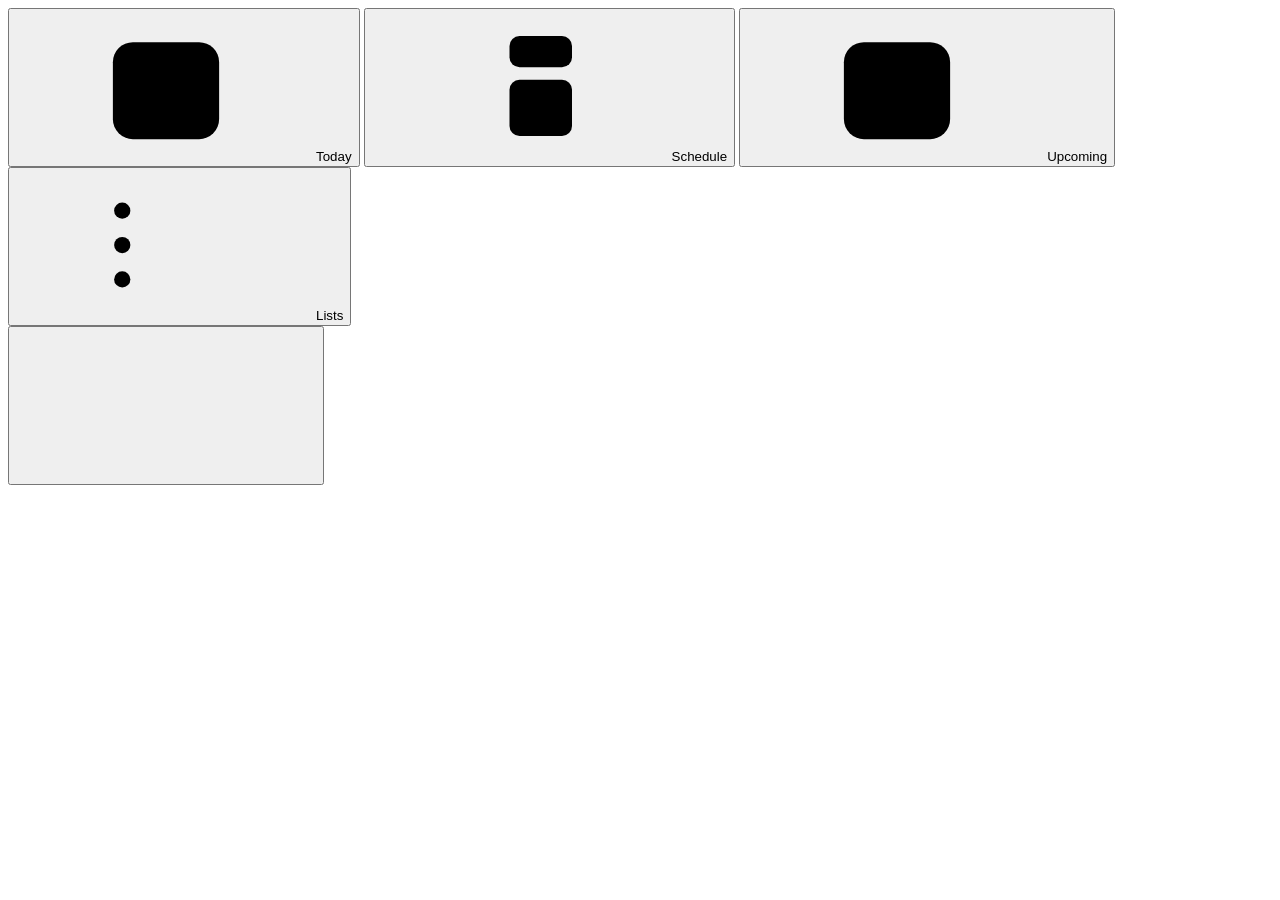
==== index.html @ b52599c4 "Add files via upload" ====
<!doctype html>
<html lang="en">
  <head>
    <meta charset="utf-8" />
    <meta name="viewport" content="width=device-width, initial-scale=1, viewport-fit=cover" />
    <meta http-equiv="Content-Security-Policy" content="default-src 'self'; script-src 'self'; style-src 'self' 'unsafe-inline'; img-src 'self' data: blob:; connect-src 'self' https://www.googleapis.com https://oauth2.googleapis.com https://login.microsoftonline.com https://graph.microsoft.com; manifest-src 'self'; worker-src 'self'; base-uri 'self'; form-action 'self'; object-src 'none'" />
    <title>Dayline</title>
    <meta name="description" content="Your to-dos and your calendar on one timeline." />
    <meta name="theme-color" content="#f6f4ef" media="(prefers-color-scheme: light)" />
    <meta name="theme-color" content="#0e121c" media="(prefers-color-scheme: dark)" />
    <meta name="mobile-web-app-capable" content="yes" />
    <meta name="apple-mobile-web-app-capable" content="yes" />
    <meta name="apple-mobile-web-app-status-bar-style" content="default" />
    <meta name="apple-mobile-web-app-title" content="Dayline" />
    <meta name="format-detection" content="telephone=no" />
    <link rel="manifest" href="manifest.webmanifest" />
    <link rel="icon" href="icons/favicon.svg" type="image/svg+xml" />
    <link rel="icon" href="icons/favicon-32.png" sizes="32x32" type="image/png" />
    <link rel="apple-touch-icon" href="icons/apple-touch-icon.png" />
    <link rel="stylesheet" href="css/app.css" />
    <script src="config.js"></script>
    <script type="module" src="js/main.js"></script>
  </head>
  <body>
    <svg xmlns="http://www.w3.org/2000/svg" style="display: none" aria-hidden="true">
      <symbol id="i-today" viewBox="0 0 24 24"><rect x="3.5" y="5" width="17" height="15.5" rx="3.2" /><path d="M3.5 10h17M8 3v4M16 3v4" /><rect x="7.5" y="13" width="4" height="4" rx="1" fill="currentColor" stroke="none" /></symbol>
      <symbol id="i-schedule" viewBox="0 0 24 24"><path d="M4 6h3M4 12h3M4 18h3" /><rect x="10" y="4" width="10" height="5" rx="1.6" /><rect x="10" y="11" width="10" height="9" rx="1.6" /></symbol>
      <symbol id="i-upcoming" viewBox="0 0 24 24"><rect x="3.5" y="5" width="17" height="15.5" rx="3.2" /><path d="M3.5 10h17M8 3v4M16 3v4M7.5 14h9M7.5 17.2h5" /></symbol>
      <symbol id="i-lists" viewBox="0 0 24 24"><path d="M9.5 6.5h10.5M9.5 12h10.5M9.5 17.5h10.5" /><circle cx="5" cy="6.5" r="1.3" fill="currentColor" stroke="none" /><circle cx="5" cy="12" r="1.3" fill="currentColor" stroke="none" /><circle cx="5" cy="17.5" r="1.3" fill="currentColor" stroke="none" /></symbol>
      <symbol id="i-plus" viewBox="0 0 24 24"><path d="M12 5v14M5 12h14" /></symbol>
      <symbol id="i-search" viewBox="0 0 24 24"><circle cx="11" cy="11" r="6.5" /><path d="M20 20l-4.3-4.3" /></symbol>
      <symbol id="i-settings" viewBox="0 0 24 24"><path d="M4 7.5h9M19 7.5h1M4 16.5h3M13 16.5h7" /><circle cx="16" cy="7.5" r="2.4" /><circle cx="10" cy="16.5" r="2.4" /></symbol>
      <symbol id="i-check" viewBox="0 0 24 24"><path d="M5 12.5l4.3 4.3L19 7" /></symbol>
      <symbol id="i-chev-left" viewBox="0 0 24 24"><path d="M15 5l-7 7 7 7" /></symbol>
      <symbol id="i-chev-right" viewBox="0 0 24 24"><path d="M9 5l7 7-7 7" /></symbol>
      <symbol id="i-chev-down" viewBox="0 0 24 24"><path d="M5.5 9l6.5 6.5L18.5 9" /></symbol>
      <symbol id="i-x" viewBox="0 0 24 24"><path d="M6.5 6.5l11 11M17.5 6.5l-11 11" /></symbol>
      <symbol id="i-trash" viewBox="0 0 24 24"><path d="M4 7h16M9.5 7V4.5h5V7M6.5 7l1 13h9l1-13M10 11v5.5M14 11v5.5" /></symbol>
      <symbol id="i-repeat" viewBox="0 0 24 24"><path d="M17 3.5l3 3-3 3M4 11.5v-2a3 3 0 013-3h13M7 20.5l-3-3 3-3M20 12.5v2a3 3 0 01-3 3H4" /></symbol>
      <symbol id="i-bell" viewBox="0 0 24 24"><path d="M6 16.5v-5.5a6 6 0 1112 0v5.5l1.6 2H4.4l1.6-2zM10 21a2.2 2.2 0 004 0" /></symbol>
      <symbol id="i-flag" viewBox="0 0 24 24"><path d="M5.5 21V4M5.5 4.5h11l-2.2 4.2 2.2 4.3h-11" /></symbol>
      <symbol id="i-clock" viewBox="0 0 24 24"><circle cx="12" cy="12" r="8.5" /><path d="M12 7.5V12l3 2" /></symbol>
      <symbol id="i-cal" viewBox="0 0 24 24"><rect x="3.5" y="5" width="17" height="15.5" rx="3.2" /><path d="M3.5 10h17M8 3v4M16 3v4" /></symbol>
      <symbol id="i-cal-plus" viewBox="0 0 24 24"><rect x="3.5" y="5" width="17" height="15.5" rx="3.2" /><path d="M3.5 10h17M8 3v4M16 3v4M12 12.5v5M9.5 15h5" /></symbol>
      <symbol id="i-cal-check" viewBox="0 0 24 24"><rect x="3.5" y="5" width="17" height="15.5" rx="3.2" /><path d="M3.5 10h17M8 3v4M16 3v4M9 15l2 2 4-4" /></symbol>
      <symbol id="i-notes" viewBox="0 0 24 24"><path d="M5 6.5h14M5 11.5h14M5 16.5h9" /></symbol>
      <symbol id="i-subtasks" viewBox="0 0 24 24"><path d="M4 6.2l1.6 1.6L8.4 5M4 12.7l1.6 1.6 2.8-2.8M11.5 6.5h8.5M11.5 13h8.5M11.5 19h8.5M4.5 19h3" /></symbol>
      <symbol id="i-tag" viewBox="0 0 24 24"><path d="M3.5 12.3V4.5a1 1 0 011-1h7.8l8.2 8.2-8.8 8.8-8.2-8.2z" /><circle cx="8" cy="8" r="1.5" /></symbol>
      <symbol id="i-external" viewBox="0 0 24 24"><path d="M14 4h6v6M20 4l-9 9M18 14v5a1 1 0 01-1 1H5a1 1 0 01-1-1V7a1 1 0 011-1h5" /></symbol>
      <symbol id="i-sync" viewBox="0 0 24 24"><path d="M20 8.5A8 8 0 005.6 6M4 3.5v4h4M4 15.5A8 8 0 0018.4 18M20 20.5v-4h-4" /></symbol>
      <symbol id="i-sparkle" viewBox="0 0 24 24"><path d="M11 3.5l1.8 4.9 4.9 1.8-4.9 1.8L11 16.9l-1.8-4.9-4.9-1.8 4.9-1.8L11 3.5zM18.5 14.5l.9 2.1 2.1.9-2.1.9-.9 2.1-.9-2.1-2.1-.9 2.1-.9.9-2.1z" /></symbol>
      <symbol id="i-inbox" viewBox="0 0 24 24"><path d="M4 13.5L6.6 5h10.8L20 13.5v5.5a1 1 0 01-1 1H5a1 1 0 01-1-1v-5.5zM4 13.5h5l1 2.2h4l1-2.2h5" /></symbol>
      <symbol id="i-video" viewBox="0 0 24 24"><rect x="3" y="6.5" width="12.5" height="11" rx="2.2" /><path d="M15.5 10.5l5-3v9l-5-3" /></symbol>
      <symbol id="i-pin" viewBox="0 0 24 24"><path d="M12 21s-6.5-6.1-6.5-11a6.5 6.5 0 1113 0c0 4.9-6.5 11-6.5 11z" /><circle cx="12" cy="10" r="2.3" /></symbol>
      <symbol id="i-edit" viewBox="0 0 24 24"><path d="M4 20h4.2L19.5 8.7l-4.2-4.2L4 15.8V20zM13.8 6l4.2 4.2" /></symbol>
      <symbol id="i-share" viewBox="0 0 24 24"><path d="M12 14.5V3.5M8 7.5l4-4 4 4M7 10.5H6a1.5 1.5 0 00-1.5 1.5v7A1.5 1.5 0 006 20.5h12a1.5 1.5 0 001.5-1.5v-7a1.5 1.5 0 00-1.5-1.5h-1" /></symbol>
      <symbol id="i-add-home" viewBox="0 0 24 24"><rect x="4" y="4" width="16" height="16" rx="4" /><path d="M12 8.5v7M8.5 12h7" /></symbol>
      <symbol id="i-dots" viewBox="0 0 24 24"><circle cx="5.5" cy="12" r="1.5" fill="currentColor" stroke="none" /><circle cx="12" cy="12" r="1.5" fill="currentColor" stroke="none" /><circle cx="18.5" cy="12" r="1.5" fill="currentColor" stroke="none" /></symbol>
      <symbol id="i-download" viewBox="0 0 24 24"><path d="M12 4v11M7 10l5 5 5-5M5 20h14" /></symbol>
      <symbol id="i-upload" viewBox="0 0 24 24"><path d="M12 20V9M7 14l5-5 5 5M5 4h14" /></symbol>
      <symbol id="i-info" viewBox="0 0 24 24"><circle cx="12" cy="12" r="8.5" /><path d="M12 11v5.2M12 7.8h.01" /></symbol>
      <symbol id="i-copy" viewBox="0 0 24 24"><rect x="8.5" y="8.5" width="11.5" height="11.5" rx="2.2" /><path d="M15.5 8.5V5.5a1.5 1.5 0 00-1.5-1.5H5.5A1.5 1.5 0 004 5.5V14a1.5 1.5 0 001.5 1.5h3" /></symbol>
      <symbol id="i-alert" viewBox="0 0 24 24"><path d="M12 4l9 16H3L12 4zM12 10v4.2M12 17.2h.01" /></symbol>
      <symbol id="i-arrow-right" viewBox="0 0 24 24"><path d="M5 12h14M13 6l6 6-6 6" /></symbol>
      <symbol id="i-arrow-up" viewBox="0 0 24 24"><path d="M12 19V5M6 11l6-6 6 6" /></symbol>
      <symbol id="i-sun" viewBox="0 0 24 24"><circle cx="12" cy="12" r="4" /><path d="M12 2.5v2M12 19.5v2M4.6 4.6L6 6M18 18l1.4 1.4M2.5 12h2M19.5 12h2M4.6 19.4L6 18M18 6l1.4-1.4" /></symbol>
      <symbol id="i-link" viewBox="0 0 24 24"><path d="M10 14a4 4 0 005.7 0l3-3a4 4 0 00-5.7-5.7l-1 1M14 10a4 4 0 00-5.7 0l-3 3a4 4 0 005.7 5.7l1-1" /></symbol>
      <symbol id="i-hash" viewBox="0 0 24 24"><path d="M5 9h15M4 15h15M10 4L8 20M16 4l-2 16" /></symbol>
    </svg>

    <header id="topbar" class="topbar"></header>
    <main id="view" class="view" tabindex="-1"></main>

    <nav id="tabbar" class="tabbar" aria-label="Main">
      <button class="tab" data-action="go" data-view="today"><svg class="icon"><use href="#i-today" /></svg><span>Today</span></button>
      <button class="tab" data-action="go" data-view="schedule"><svg class="icon"><use href="#i-schedule" /></svg><span>Schedule</span></button>
      <button class="tab" data-action="go" data-view="upcoming"><svg class="icon"><use href="#i-upcoming" /></svg><span>Upcoming</span></button>
      <button class="tab" data-action="go" data-view="lists"><svg class="icon"><use href="#i-lists" /></svg><span>Lists</span></button>
    </nav>
    <button id="fab" class="fab" data-action="quick-add" aria-label="Add task"><svg class="icon"><use href="#i-plus" /></svg></button>

    <div id="sheet-root"></div>
    <div id="toast-root" aria-live="polite"></div>
    <noscript><p style="padding: 24px">Dayline needs JavaScript to run.</p></noscript>
  </body>
</html>
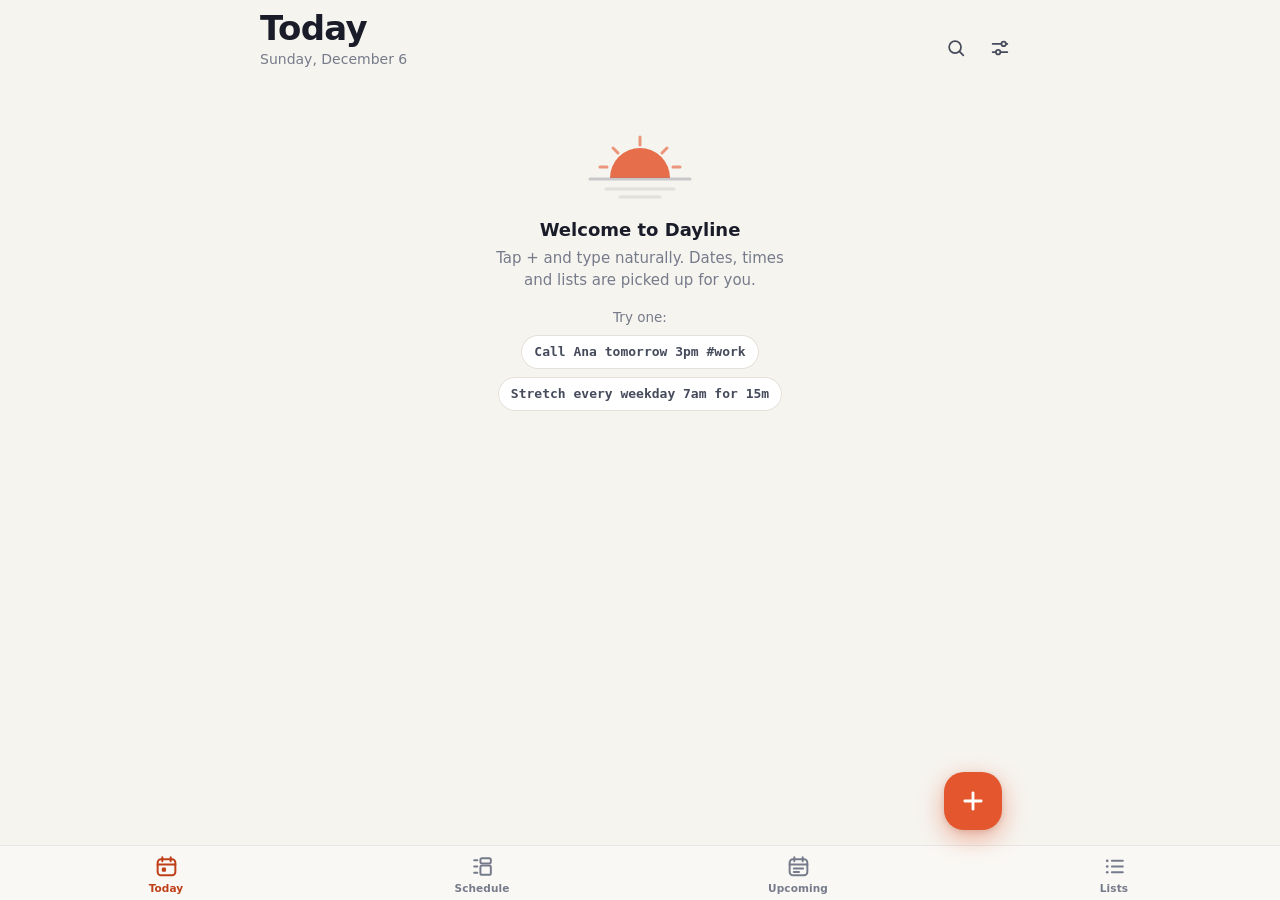
==== commit 481f4235: "Add files via upload" ====
--- a/index.html
+++ b/index.html
@@ -14,12 +14,12 @@
     <meta name="apple-mobile-web-app-title" content="Dayline" />
     <meta name="format-detection" content="telephone=no" />
     <link rel="manifest" href="manifest.webmanifest" />
-    <link rel="icon" href="icons/favicon.svg" type="image/svg+xml" />
-    <link rel="icon" href="icons/favicon-32.png" sizes="32x32" type="image/png" />
-    <link rel="apple-touch-icon" href="icons/apple-touch-icon.png" />
-    <link rel="stylesheet" href="css/app.css" />
+    <link rel="icon" href="favicon.svg" type="image/svg+xml" />
+    <link rel="icon" href="favicon-32.png" sizes="32x32" type="image/png" />
+    <link rel="apple-touch-icon" href="apple-touch-icon.png" />
+    <link rel="stylesheet" href="app.css" />
     <script src="config.js"></script>
-    <script type="module" src="js/main.js"></script>
+    <script type="module" src="app.js"></script>
   </head>
   <body>
     <svg xmlns="http://www.w3.org/2000/svg" style="display: none" aria-hidden="true">
--- a/app.css
+++ b/app.css
@@ -0,0 +1,2308 @@
+/* Dayline — tasks + time on one line.
+   Design: warm paper + navy ink in light mode, deep night in dark mode; a sunrise coral accent. */
+
+:root {
+  color-scheme: light dark;
+  --bg: #f6f4ef;
+  --surface: #ffffff;
+  --surface-2: #f0ede6;
+  --surface-3: #e7e3da;
+  --text: #1a1d29;
+  --text-2: #464b5c;
+  --muted: #767b8b;
+  --border: #e5e1d8;
+  --hairline: rgba(26, 29, 41, 0.08);
+  --accent: #e4572e;
+  --accent-text: #bf3f18;
+  --accent-soft: #fce8e0;
+  --btn-bg: #1f2a44;
+  --btn-text: #ffffff;
+  --ok: #15803d;
+  --danger: #c62828;
+  --danger-soft: #fde8e8;
+  --p3: #e5484d;
+  --p2: #e59400;
+  --p1: #3b7be8;
+  --google: #3f73e0;
+  --outlook: #0f7d91;
+  --blur-bg: rgba(246, 244, 239, 0.94);
+  --tab-bg: rgba(250, 249, 246, 0.9);
+  --shadow-1: 0 1px 2px rgba(20, 24, 40, 0.05), 0 4px 14px rgba(20, 24, 40, 0.06);
+  --shadow-2: 0 10px 40px rgba(20, 24, 40, 0.18);
+  --backdrop: rgba(18, 20, 28, 0.36);
+  --radius: 14px;
+  --radius-sm: 10px;
+  --tabbar-h: 54px;
+  --safe-top: env(safe-area-inset-top, 0px);
+  --safe-bottom: env(safe-area-inset-bottom, 0px);
+  --font: -apple-system, BlinkMacSystemFont, 'SF Pro Text', 'Segoe UI', system-ui, Roboto, 'Helvetica Neue', Arial, sans-serif;
+  --font-display: -apple-system, BlinkMacSystemFont, 'SF Pro Display', 'Segoe UI', system-ui, Roboto, sans-serif;
+  --hh: 56px; /* hour height on the timeline */
+}
+
+@media (prefers-color-scheme: dark) {
+  :root:not([data-theme='light']) {
+    --bg: #0e121c;
+    --surface: #171c28;
+    --surface-2: #1e2432;
+    --surface-3: #283042;
+    --text: #eceef3;
+    --text-2: #bcc2cf;
+    --muted: #8b92a4;
+    --border: #283042;
+    --hairline: rgba(255, 255, 255, 0.08);
+    --accent: #ff7a50;
+    --accent-text: #ff9a78;
+    --accent-soft: rgba(255, 122, 80, 0.15);
+    --btn-bg: #ff7a50;
+    --btn-text: #1b0e08;
+    --ok: #4ade80;
+    --danger: #ff6b6b;
+    --danger-soft: rgba(255, 107, 107, 0.14);
+    --p3: #ff6b6b;
+    --p2: #fbbf24;
+    --p1: #6aa1ff;
+    --google: #7fa5ff;
+    --outlook: #4cc3d6;
+    --blur-bg: rgba(14, 18, 28, 0.93);
+    --tab-bg: rgba(20, 25, 36, 0.9);
+    --shadow-1: 0 1px 2px rgba(0, 0, 0, 0.3), 0 4px 14px rgba(0, 0, 0, 0.25);
+    --shadow-2: 0 10px 40px rgba(0, 0, 0, 0.5);
+    --backdrop: rgba(0, 0, 0, 0.55);
+  }
+}
+
+:root[data-theme='dark'] {
+  --bg: #0e121c;
+  --surface: #171c28;
+  --surface-2: #1e2432;
+  --surface-3: #283042;
+  --text: #eceef3;
+  --text-2: #bcc2cf;
+  --muted: #8b92a4;
+  --border: #283042;
+  --hairline: rgba(255, 255, 255, 0.08);
+  --accent: #ff7a50;
+  --accent-text: #ff9a78;
+  --accent-soft: rgba(255, 122, 80, 0.15);
+  --btn-bg: #ff7a50;
+  --btn-text: #1b0e08;
+  --ok: #4ade80;
+  --danger: #ff6b6b;
+  --danger-soft: rgba(255, 107, 107, 0.14);
+  --p3: #ff6b6b;
+  --p2: #fbbf24;
+  --p1: #6aa1ff;
+  --google: #7fa5ff;
+  --outlook: #4cc3d6;
+  --blur-bg: rgba(14, 18, 28, 0.93);
+  --tab-bg: rgba(20, 25, 36, 0.9);
+  --shadow-1: 0 1px 2px rgba(0, 0, 0, 0.3), 0 4px 14px rgba(0, 0, 0, 0.25);
+  --shadow-2: 0 10px 40px rgba(0, 0, 0, 0.5);
+  --backdrop: rgba(0, 0, 0, 0.55);
+  color-scheme: dark;
+}
+:root[data-theme='light'] {
+  color-scheme: light;
+}
+
+/* ---------- base ---------- */
+*,
+*::before,
+*::after {
+  box-sizing: border-box;
+}
+html {
+  -webkit-text-size-adjust: 100%;
+  text-size-adjust: 100%;
+  background: var(--bg);
+}
+body {
+  margin: 0;
+  min-height: 100vh;
+  min-height: 100dvh;
+  background: var(--bg);
+  color: var(--text);
+  font: 16px/1.4 var(--font);
+  -webkit-font-smoothing: antialiased;
+  -moz-osx-font-smoothing: grayscale;
+  -webkit-tap-highlight-color: transparent;
+}
+body.sheet-open {
+  overflow: hidden;
+}
+button,
+input,
+select,
+textarea {
+  font: inherit;
+  color: inherit;
+}
+button {
+  background: none;
+  border: 0;
+  padding: 0;
+  cursor: pointer;
+  touch-action: manipulation;
+  -webkit-user-select: none;
+  user-select: none;
+}
+button:focus-visible,
+a:focus-visible,
+input:focus-visible,
+select:focus-visible,
+textarea:focus-visible {
+  outline: 2px solid var(--accent);
+  outline-offset: 2px;
+}
+a {
+  color: var(--accent-text);
+}
+/* iOS only delivers delegated taps to elements that look clickable. */
+[data-action] {
+  cursor: pointer;
+}
+ul {
+  list-style: none;
+  margin: 0;
+  padding: 0;
+}
+h1,
+h2,
+h3,
+p {
+  margin: 0;
+}
+.icon {
+  width: 22px;
+  height: 22px;
+  flex: none;
+  fill: none;
+  stroke: currentColor;
+  stroke-width: 1.9;
+  stroke-linecap: round;
+  stroke-linejoin: round;
+}
+.icon.sm {
+  width: 18px;
+  height: 18px;
+}
+.icon.xs {
+  width: 13px;
+  height: 13px;
+  stroke-width: 2.2;
+}
+.sr-only {
+  position: absolute !important;
+  width: 1px;
+  height: 1px;
+  overflow: hidden;
+  clip: rect(0 0 0 0);
+  white-space: nowrap;
+}
+[hidden] {
+  display: none !important;
+}
+.tnum {
+  font-variant-numeric: tabular-nums;
+}
+
+/* ---------- top bar ---------- */
+.topbar {
+  position: sticky;
+  top: 0;
+  z-index: 20;
+  padding: calc(var(--safe-top) + 10px) 16px 8px;
+  background: var(--blur-bg);
+  -webkit-backdrop-filter: saturate(1.6) blur(18px);
+  backdrop-filter: saturate(1.6) blur(18px);
+  border-bottom: 1px solid transparent;
+  transition: border-color 0.2s;
+}
+.topbar.scrolled {
+  border-bottom-color: var(--hairline);
+}
+.topbar-row {
+  display: flex;
+  align-items: flex-end;
+  gap: 12px;
+  min-height: 48px;
+}
+.topbar-titles {
+  flex: 1;
+  min-width: 0;
+}
+.title {
+  font-family: var(--font-display);
+  font-size: 30px;
+  line-height: 1.1;
+  font-weight: 800;
+  letter-spacing: -0.02em;
+  white-space: nowrap;
+  overflow: hidden;
+  text-overflow: ellipsis;
+}
+.subtitle {
+  margin-top: 3px;
+  font-size: 14px;
+  color: var(--muted);
+  font-weight: 500;
+}
+.topbar-actions {
+  display: flex;
+  align-items: center;
+  gap: 4px;
+  margin-bottom: 2px;
+}
+.icon-btn {
+  width: 40px;
+  height: 40px;
+  border-radius: 12px;
+  display: inline-grid;
+  place-items: center;
+  color: var(--text-2);
+  position: relative;
+}
+.icon-btn:active {
+  background: var(--surface-2);
+}
+.icon-btn .badge-dot {
+  position: absolute;
+  top: 8px;
+  right: 8px;
+  width: 8px;
+  height: 8px;
+  border-radius: 50%;
+  background: var(--accent);
+  border: 2px solid var(--bg);
+}
+.back-btn {
+  display: inline-flex;
+  align-items: center;
+  gap: 2px;
+  color: var(--accent-text);
+  font-weight: 600;
+  font-size: 16px;
+  margin: 0 0 6px -6px;
+  padding: 4px 6px;
+  border-radius: 8px;
+}
+.pill-btn {
+  height: 32px;
+  padding: 0 12px;
+  border-radius: 999px;
+  background: var(--surface);
+  color: var(--text);
+  font-weight: 600;
+  font-size: 14px;
+  box-shadow: inset 0 0 0 1px var(--border);
+  display: inline-flex;
+  align-items: center;
+  gap: 6px;
+}
+.pill-btn.accent {
+  background: var(--accent-soft);
+  color: var(--accent-text);
+  box-shadow: none;
+}
+
+/* ---------- main view ---------- */
+.view {
+  padding: 6px 16px calc(var(--tabbar-h) + var(--safe-bottom) + 96px);
+  max-width: 760px;
+  margin: 0 auto;
+}
+.view.no-fab {
+  padding-bottom: calc(var(--tabbar-h) + var(--safe-bottom) + 32px);
+}
+.topbar-inner {
+  max-width: 760px;
+  margin: 0 auto;
+}
+
+/* ---------- cards & banners ---------- */
+.card {
+  background: var(--surface);
+  border-radius: var(--radius);
+  box-shadow: var(--shadow-1);
+}
+.banner {
+  display: flex;
+  gap: 12px;
+  align-items: flex-start;
+  padding: 14px 14px 14px 16px;
+  border-radius: var(--radius);
+  background: var(--surface);
+  box-shadow: var(--shadow-1);
+  margin: 8px 0 14px;
+}
+.banner .banner-icon {
+  width: 34px;
+  height: 34px;
+  border-radius: 10px;
+  display: grid;
+  place-items: center;
+  background: var(--accent-soft);
+  color: var(--accent-text);
+  flex: none;
+}
+.banner-body {
+  flex: 1;
+  min-width: 0;
+}
+.banner-title {
+  font-weight: 700;
+  font-size: 15px;
+}
+.banner-text {
+  font-size: 14px;
+  color: var(--text-2);
+  margin-top: 3px;
+}
+.banner-actions {
+  display: flex;
+  gap: 8px;
+  margin-top: 10px;
+  flex-wrap: wrap;
+}
+.banner.warn .banner-icon {
+  background: var(--danger-soft);
+  color: var(--danger);
+}
+.banner .x-btn {
+  color: var(--muted);
+  width: 30px;
+  height: 30px;
+  display: grid;
+  place-items: center;
+  border-radius: 8px;
+  margin: -6px -6px 0 0;
+}
+.install-steps {
+  margin: 8px 0 0;
+  padding: 0;
+  counter-reset: step;
+  font-size: 14px;
+  color: var(--text-2);
+}
+.install-steps li {
+  display: flex;
+  align-items: center;
+  gap: 8px;
+  padding: 3px 0;
+}
+.install-steps li::before {
+  counter-increment: step;
+  content: counter(step);
+  width: 20px;
+  height: 20px;
+  flex: none;
+  border-radius: 50%;
+  background: var(--surface-2);
+  display: grid;
+  place-items: center;
+  font-size: 12px;
+  font-weight: 700;
+  color: var(--text);
+}
+.kbd {
+  display: inline-flex;
+  align-items: center;
+  gap: 3px;
+  padding: 1px 6px;
+  border-radius: 6px;
+  background: var(--surface-2);
+  color: var(--text);
+  font-weight: 600;
+  font-size: 13px;
+}
+
+/* ---------- buttons ---------- */
+.btn {
+  text-decoration: none;
+  height: 40px;
+  padding: 0 16px;
+  border-radius: 12px;
+  font-weight: 650;
+  font-size: 15px;
+  display: inline-flex;
+  align-items: center;
+  justify-content: center;
+  gap: 7px;
+  background: var(--btn-bg);
+  color: var(--btn-text);
+  white-space: nowrap;
+}
+.btn:active {
+  transform: scale(0.98);
+}
+.btn.sm {
+  height: 32px;
+  padding: 0 12px;
+  font-size: 14px;
+  border-radius: 10px;
+}
+.btn.soft {
+  background: var(--surface-2);
+  color: var(--text);
+}
+.btn.accent {
+  background: var(--accent-soft);
+  color: var(--accent-text);
+}
+.btn.danger {
+  background: var(--danger-soft);
+  color: var(--danger);
+}
+.btn.block {
+  width: 100%;
+}
+.btn[disabled] {
+  opacity: 0.5;
+  pointer-events: none;
+}
+.text-btn {
+  color: var(--accent-text);
+  font-weight: 600;
+  font-size: 16px;
+  padding: 8px 4px;
+  border-radius: 8px;
+}
+.text-btn.strong {
+  font-weight: 750;
+}
+.text-btn.muted {
+  color: var(--muted);
+}
+.link-btn {
+  color: var(--accent-text);
+  font-weight: 600;
+  font-size: 14px;
+  padding: 4px 2px;
+}
+
+/* ---------- groups & task rows ---------- */
+.group {
+  margin: 14px 0 6px;
+}
+.group-head {
+  display: flex;
+  align-items: center;
+  gap: 8px;
+  padding: 6px 2px 6px;
+}
+.group-head h2 {
+  font-size: 13px;
+  font-weight: 700;
+  letter-spacing: 0.06em;
+  text-transform: uppercase;
+  color: var(--muted);
+}
+.group-head h2.is-overdue {
+  color: var(--danger);
+}
+.group-head .count {
+  font-size: 12px;
+  font-weight: 700;
+  color: var(--muted);
+  background: var(--surface-2);
+  border-radius: 999px;
+  padding: 1px 7px;
+}
+.group-head .spacer {
+  flex: 1;
+}
+.task-list {
+  background: var(--surface);
+  border-radius: var(--radius);
+  box-shadow: var(--shadow-1);
+  overflow: hidden;
+}
+.task {
+  display: flex;
+  align-items: flex-start;
+  gap: 2px;
+  position: relative;
+  padding-left: 6px;
+  transition: opacity 0.25s, transform 0.25s;
+}
+.task + .task::before {
+  content: '';
+  position: absolute;
+  top: 0;
+  left: 52px;
+  right: 0;
+  height: 1px;
+  background: var(--hairline);
+}
+.check {
+  width: 44px;
+  height: 48px;
+  flex: none;
+  display: grid;
+  place-items: center;
+  --ring: var(--muted);
+}
+.check::before {
+  content: '';
+  grid-area: 1 / 1;
+  width: 22px;
+  height: 22px;
+  border-radius: 50%;
+  border: 2px solid var(--ring);
+  opacity: 0.7;
+  transition: background 0.15s, border-color 0.15s, transform 0.15s;
+}
+.check .icon {
+  grid-area: 1 / 1;
+  width: 14px;
+  height: 14px;
+  stroke-width: 3;
+  color: #fff;
+  opacity: 0;
+  transform: scale(0.6);
+  transition: opacity 0.15s, transform 0.15s;
+}
+.pri-1 .check,
+.check.pri-1 {
+  --ring: var(--p1);
+}
+.pri-2 .check,
+.check.pri-2 {
+  --ring: var(--p2);
+}
+.pri-3 .check,
+.check.pri-3 {
+  --ring: var(--p3);
+}
+.pri-1 .check::before,
+.pri-2 .check::before,
+.pri-3 .check::before {
+  opacity: 1;
+  background: color-mix(in srgb, var(--ring) 10%, transparent);
+}
+.check:active::before {
+  transform: scale(0.88);
+}
+.is-done .check::before,
+.check[aria-checked='true']::before,
+.task.completing .check::before {
+  background: var(--ring);
+  border-color: var(--ring);
+  opacity: 1;
+}
+.is-done .check,
+.task.completing .check {
+  --ring: var(--muted);
+}
+.is-done .check .icon,
+.check[aria-checked='true'] .icon,
+.task.completing .check .icon {
+  opacity: 1;
+  transform: scale(1);
+}
+.task.completing .check {
+  --ring: var(--ok);
+}
+.task.completing {
+  opacity: 0.45;
+}
+.task-main {
+  flex: 1;
+  min-width: 0;
+  text-align: left;
+  padding: 13px 14px 12px 2px;
+  display: block;
+  -webkit-user-select: text;
+  user-select: text;
+}
+.task-title {
+  display: block;
+  font-size: 16px;
+  line-height: 1.35;
+  overflow-wrap: anywhere;
+}
+.is-done .task-title {
+  color: var(--muted);
+  text-decoration: line-through;
+  text-decoration-color: color-mix(in srgb, var(--muted) 60%, transparent);
+}
+.task-meta {
+  display: flex;
+  flex-wrap: wrap;
+  gap: 4px 10px;
+  margin-top: 4px;
+  font-size: 12.5px;
+  color: var(--muted);
+  font-weight: 500;
+}
+.task-meta:empty {
+  display: none;
+}
+.m {
+  display: inline-flex;
+  align-items: center;
+  gap: 4px;
+  white-space: nowrap;
+}
+.m-time {
+  color: var(--text-2);
+  font-weight: 650;
+  font-variant-numeric: tabular-nums;
+}
+.m.is-overdue {
+  color: var(--danger);
+  font-weight: 650;
+}
+.m.is-today {
+  color: var(--accent-text);
+  font-weight: 650;
+}
+.dot {
+  width: 8px;
+  height: 8px;
+  border-radius: 50%;
+  background: var(--c, var(--muted));
+  display: inline-block;
+  flex: none;
+}
+.m-tag {
+  color: var(--text-2);
+}
+.m-cal {
+  color: var(--c, var(--text-2));
+}
+
+/* ---------- today extras ---------- */
+.progress {
+  display: flex;
+  align-items: center;
+  gap: 12px;
+  margin: 6px 2px 4px;
+  font-size: 13px;
+  color: var(--muted);
+  font-weight: 600;
+}
+.progress-bar {
+  flex: 1;
+  height: 6px;
+  border-radius: 999px;
+  background: var(--surface-3);
+  overflow: hidden;
+}
+.progress-bar span {
+  display: block;
+  height: 100%;
+  border-radius: inherit;
+  background: linear-gradient(90deg, var(--accent), color-mix(in srgb, var(--accent) 60%, #ffb547));
+  transition: width 0.4s ease;
+}
+.next-up {
+  display: flex;
+  align-items: center;
+  gap: 12px;
+  padding: 12px 14px;
+  margin: 12px 0 4px;
+  width: 100%;
+  text-align: left;
+}
+.next-up .nu-bar {
+  width: 4px;
+  align-self: stretch;
+  border-radius: 4px;
+  background: var(--c, var(--accent));
+  flex: none;
+}
+.next-up .nu-body {
+  flex: 1;
+  min-width: 0;
+}
+.nu-label {
+  font-size: 12px;
+  font-weight: 700;
+  color: var(--muted);
+  text-transform: uppercase;
+  letter-spacing: 0.06em;
+}
+.nu-title {
+  font-weight: 650;
+  font-size: 16px;
+  margin-top: 2px;
+  white-space: nowrap;
+  overflow: hidden;
+  text-overflow: ellipsis;
+}
+.nu-sub {
+  font-size: 13px;
+  color: var(--text-2);
+  margin-top: 1px;
+}
+.nu-when {
+  font-size: 13px;
+  font-weight: 700;
+  color: var(--accent-text);
+  white-space: nowrap;
+}
+.agenda-strip {
+  display: flex;
+  gap: 8px;
+  overflow-x: auto;
+  padding: 4px 2px 8px;
+  margin: 0 -16px;
+  padding-left: 18px;
+  padding-right: 18px;
+  scrollbar-width: none;
+}
+.agenda-strip::-webkit-scrollbar {
+  display: none;
+}
+.ev-chip {
+  flex: none;
+  max-width: 220px;
+  display: flex;
+  align-items: center;
+  gap: 8px;
+  padding: 8px 12px 8px 10px;
+  border-radius: 12px;
+  background: var(--surface);
+  box-shadow: var(--shadow-1);
+  font-size: 13.5px;
+  text-align: left;
+}
+.ev-chip .dot {
+  background: var(--c);
+}
+.ev-chip .ev-t {
+  font-weight: 700;
+  color: var(--text-2);
+  font-variant-numeric: tabular-nums;
+}
+.ev-chip .ev-n {
+  white-space: nowrap;
+  overflow: hidden;
+  text-overflow: ellipsis;
+}
+
+/* ---------- empty states ---------- */
+.empty {
+  text-align: center;
+  padding: 38px 20px 30px;
+  color: var(--muted);
+}
+.empty-art {
+  width: 120px;
+  height: 80px;
+  margin: 0 auto 14px;
+  display: block;
+}
+.empty h3 {
+  color: var(--text);
+  font-size: 18px;
+  font-weight: 750;
+  margin-bottom: 6px;
+}
+.empty p {
+  font-size: 15px;
+  line-height: 1.45;
+  max-width: 320px;
+  margin: 0 auto;
+}
+.empty .try {
+  margin-top: 16px;
+  font-size: 13.5px;
+}
+.try-examples {
+  display: flex;
+  flex-direction: column;
+  align-items: center;
+  gap: 8px;
+  margin-top: 8px;
+}
+.try-examples .chip {
+  font-family: ui-monospace, 'SF Mono', Menlo, monospace;
+  font-size: 13px;
+  font-weight: 600;
+  max-width: 100%;
+  overflow: hidden;
+  text-overflow: ellipsis;
+}
+.empty code,
+.hint code {
+  font-family: ui-monospace, 'SF Mono', Menlo, monospace;
+  font-size: 0.92em;
+  background: var(--surface-2);
+  color: var(--text);
+  border-radius: 6px;
+  padding: 1px 6px;
+}
+.collapser {
+  display: flex;
+  align-items: center;
+  gap: 6px;
+  color: var(--muted);
+  font-weight: 650;
+  font-size: 14px;
+  padding: 10px 2px;
+}
+.collapser .icon {
+  transition: transform 0.2s;
+}
+.collapser[aria-expanded='false'] .icon {
+  transform: rotate(-90deg);
+}
+
+/* ---------- tab bar & FAB ---------- */
+.tabbar {
+  position: fixed;
+  left: 0;
+  right: 0;
+  bottom: 0;
+  z-index: 30;
+  display: flex;
+  justify-content: space-around;
+  padding: 6px 8px var(--safe-bottom);
+  min-height: calc(var(--tabbar-h) + var(--safe-bottom));
+  background: var(--tab-bg);
+  -webkit-backdrop-filter: saturate(1.6) blur(20px);
+  backdrop-filter: saturate(1.6) blur(20px);
+  border-top: 1px solid var(--hairline);
+}
+.tab {
+  flex: 1;
+  max-width: 120px;
+  display: flex;
+  flex-direction: column;
+  align-items: center;
+  gap: 2px;
+  padding: 2px 0 4px;
+  font-size: 10.5px;
+  font-weight: 600;
+  color: var(--muted);
+  letter-spacing: 0.01em;
+}
+.tab .icon {
+  width: 25px;
+  height: 25px;
+}
+.tab[aria-current='page'] {
+  color: var(--accent-text);
+}
+.fab {
+  position: fixed;
+  z-index: 31;
+  right: max(18px, calc((100vw - 760px) / 2 + 18px));
+  bottom: calc(var(--tabbar-h) + var(--safe-bottom) + 16px);
+  width: 58px;
+  height: 58px;
+  border-radius: 20px;
+  background: var(--accent);
+  color: #fff;
+  display: grid;
+  place-items: center;
+  box-shadow: 0 8px 24px color-mix(in srgb, var(--accent) 45%, transparent), 0 2px 6px rgba(0, 0, 0, 0.12);
+  transition: transform 0.15s;
+}
+.fab .icon {
+  width: 28px;
+  height: 28px;
+  stroke-width: 2.4;
+}
+.fab:active {
+  transform: scale(0.94);
+}
+
+/* ---------- sheets ---------- */
+.sheet-wrap {
+  position: fixed;
+  inset: 0;
+  z-index: 50;
+  display: flex;
+  flex-direction: column;
+  justify-content: flex-end;
+}
+.sheet-backdrop {
+  position: absolute;
+  inset: 0;
+  background: var(--backdrop);
+  animation: fade-in 0.2s ease;
+}
+.sheet {
+  position: relative;
+  background: var(--bg);
+  border-radius: 20px 20px 0 0;
+  box-shadow: var(--shadow-2);
+  max-height: calc(100dvh - var(--safe-top) - 24px);
+  display: flex;
+  flex-direction: column;
+  width: 100%;
+  max-width: 640px;
+  margin: 0 auto;
+  animation: sheet-up 0.28s cubic-bezier(0.2, 0.9, 0.3, 1);
+  transform: translateY(var(--kb-shift, 0px));
+  transition: transform 0.2s;
+}
+.sheet.tall {
+  height: calc(100dvh - var(--safe-top) - 24px);
+}
+.sheet-wrap.closing .sheet {
+  animation: sheet-down 0.2s ease forwards;
+}
+.sheet-wrap.closing .sheet-backdrop {
+  animation: fade-out 0.2s ease forwards;
+}
+.sheet-handle {
+  width: 38px;
+  height: 5px;
+  border-radius: 3px;
+  background: var(--surface-3);
+  margin: 8px auto 0;
+  flex: none;
+}
+.sheet-head {
+  display: flex;
+  align-items: center;
+  justify-content: space-between;
+  gap: 8px;
+  padding: 6px 12px 8px;
+  flex: none;
+}
+.sheet-head h3 {
+  font-size: 17px;
+  font-weight: 750;
+  text-align: center;
+  flex: 1;
+  white-space: nowrap;
+  overflow: hidden;
+  text-overflow: ellipsis;
+}
+.sheet-head .text-btn {
+  min-width: 64px;
+}
+.sheet-head .text-btn:last-child {
+  text-align: right;
+}
+.sheet-body {
+  overflow-y: auto;
+  -webkit-overflow-scrolling: touch;
+  overscroll-behavior: contain;
+  padding: 4px 16px calc(var(--safe-bottom) + 20px);
+}
+@keyframes sheet-up {
+  from {
+    transform: translateY(100%);
+  }
+}
+@keyframes sheet-down {
+  to {
+    transform: translateY(100%);
+  }
+}
+@keyframes fade-in {
+  from {
+    opacity: 0;
+  }
+}
+@keyframes fade-out {
+  to {
+    opacity: 0;
+  }
+}
+
+/* ---------- forms ---------- */
+.field-title {
+  width: 100%;
+  border: 0;
+  background: var(--surface);
+  border-radius: var(--radius);
+  box-shadow: var(--shadow-1);
+  padding: 14px 16px;
+  font-size: 18px;
+  font-weight: 600;
+  line-height: 1.35;
+  resize: none;
+  min-height: 54px;
+  display: block;
+}
+.field-title:focus {
+  outline: 2px solid color-mix(in srgb, var(--accent) 55%, transparent);
+}
+.form-label {
+  font-size: 13px;
+  font-weight: 700;
+  letter-spacing: 0.06em;
+  text-transform: uppercase;
+  color: var(--muted);
+  margin: 20px 4px 8px;
+  display: flex;
+  align-items: center;
+  justify-content: space-between;
+}
+.form-group {
+  background: var(--surface);
+  border-radius: var(--radius);
+  box-shadow: var(--shadow-1);
+  overflow: hidden;
+}
+.row {
+  display: flex;
+  align-items: center;
+  gap: 12px;
+  min-height: 50px;
+  padding: 6px 14px;
+  position: relative;
+}
+.row + .row::before {
+  content: '';
+  position: absolute;
+  top: 0;
+  left: 52px;
+  right: 0;
+  height: 1px;
+  background: var(--hairline);
+}
+.row-icon {
+  width: 28px;
+  height: 28px;
+  border-radius: 8px;
+  display: grid;
+  place-items: center;
+  background: var(--c, var(--surface-2));
+  color: #fff;
+  flex: none;
+}
+.row-icon .icon {
+  width: 17px;
+  height: 17px;
+  stroke-width: 2.1;
+}
+.row-label {
+  flex: 1;
+  min-width: 0;
+  font-size: 16px;
+}
+.row-label small {
+  display: block;
+  color: var(--muted);
+  font-size: 13px;
+  margin-top: 1px;
+}
+.row-value {
+  color: var(--muted);
+  font-size: 15px;
+  display: flex;
+  align-items: center;
+  gap: 6px;
+  min-width: 0;
+}
+.row button.row-link,
+.row-link {
+  flex: 1;
+  width: 100%;
+  display: flex;
+  align-items: center;
+  gap: 12px;
+  text-align: left;
+  min-height: 38px;
+}
+.row input[type='date'],
+.row input[type='time'],
+.row select,
+.inline-input {
+  border: 0;
+  background: var(--surface-2);
+  border-radius: 8px;
+  padding: 7px 10px;
+  font-size: 16px;
+  color: var(--text);
+  min-height: 36px;
+  max-width: 100%;
+  -webkit-appearance: none;
+  appearance: none;
+}
+.row select {
+  padding-right: 28px;
+  background-image: linear-gradient(45deg, transparent 50%, var(--muted) 50%), linear-gradient(135deg, var(--muted) 50%, transparent 50%);
+  background-position: calc(100% - 15px) 55%, calc(100% - 10px) 55%;
+  background-size: 5px 5px, 5px 5px;
+  background-repeat: no-repeat;
+}
+.row input[type='date']::-webkit-date-and-time-value,
+.row input[type='time']::-webkit-date-and-time-value {
+  text-align: left;
+}
+.row input.is-empty {
+  color: var(--muted);
+}
+.text-input {
+  width: 100%;
+  border: 0;
+  background: var(--surface);
+  border-radius: 12px;
+  box-shadow: var(--shadow-1);
+  padding: 12px 14px;
+  font-size: 16px;
+  display: block;
+}
+.text-input.mono {
+  font-family: ui-monospace, 'SF Mono', Menlo, monospace;
+  font-size: 16px; /* 16px+ stops iOS zooming in on focus */
+}
+textarea.text-input {
+  resize: vertical;
+  min-height: 92px;
+  line-height: 1.45;
+}
+.row .text-input {
+  box-shadow: none;
+  background: var(--surface-2);
+  padding: 8px 10px;
+}
+.clear-btn {
+  width: 28px;
+  height: 28px;
+  display: grid;
+  place-items: center;
+  border-radius: 50%;
+  color: var(--muted);
+  background: var(--surface-2);
+  flex: none;
+}
+.clear-btn .icon {
+  width: 14px;
+  height: 14px;
+  stroke-width: 2.6;
+}
+.chips {
+  display: flex;
+  flex-wrap: wrap;
+  gap: 8px;
+  margin-top: 10px;
+}
+.chip {
+  height: 34px;
+  padding: 0 13px;
+  border-radius: 999px;
+  background: var(--surface);
+  box-shadow: inset 0 0 0 1px var(--border);
+  font-size: 14px;
+  font-weight: 600;
+  color: var(--text-2);
+  display: inline-flex;
+  align-items: center;
+  gap: 6px;
+  white-space: nowrap;
+}
+.chip.is-on {
+  background: var(--accent-soft);
+  color: var(--accent-text);
+  box-shadow: inset 0 0 0 1.5px color-mix(in srgb, var(--accent) 55%, transparent);
+}
+.seg {
+  display: flex;
+  background: var(--surface-2);
+  border-radius: 11px;
+  padding: 3px;
+  gap: 2px;
+}
+.seg-btn {
+  flex: 1;
+  height: 34px;
+  border-radius: 9px;
+  font-size: 14px;
+  font-weight: 650;
+  color: var(--text-2);
+  display: inline-flex;
+  align-items: center;
+  justify-content: center;
+  gap: 5px;
+}
+.seg-btn.is-on {
+  background: var(--surface);
+  color: var(--text);
+  box-shadow: 0 1px 3px rgba(0, 0, 0, 0.12);
+}
+.seg-btn .dot {
+  width: 7px;
+  height: 7px;
+}
+.daypick {
+  display: flex;
+  gap: 6px;
+  margin-top: 10px;
+}
+.daypick button {
+  flex: 1;
+  height: 38px;
+  border-radius: 10px;
+  background: var(--surface);
+  box-shadow: inset 0 0 0 1px var(--border);
+  font-weight: 700;
+  font-size: 13px;
+  color: var(--text-2);
+}
+.daypick button.is-on {
+  background: var(--btn-bg);
+  color: var(--btn-text);
+  box-shadow: none;
+}
+.switch {
+  position: relative;
+  display: inline-block;
+  width: 51px;
+  height: 31px;
+  flex: none;
+}
+.switch input {
+  position: absolute;
+  opacity: 0;
+  inset: 0;
+  margin: 0;
+  cursor: pointer;
+  z-index: 1;
+}
+.switch-ui {
+  position: absolute;
+  inset: 0;
+  border-radius: 999px;
+  background: var(--surface-3);
+  transition: background 0.2s;
+}
+.switch-ui::after {
+  content: '';
+  position: absolute;
+  top: 2px;
+  left: 2px;
+  width: 27px;
+  height: 27px;
+  border-radius: 50%;
+  background: #fff;
+  box-shadow: 0 2px 5px rgba(0, 0, 0, 0.2);
+  transition: transform 0.2s;
+}
+.switch input:checked + .switch-ui {
+  background: var(--ok);
+}
+.switch input:checked + .switch-ui::after {
+  transform: translateX(20px);
+}
+.switch input:focus-visible + .switch-ui {
+  outline: 2px solid var(--accent);
+  outline-offset: 2px;
+}
+.subtask-row {
+  display: flex;
+  align-items: center;
+  gap: 2px;
+  padding-right: 8px;
+  position: relative;
+}
+.subtask-row + .subtask-row::before {
+  content: '';
+  position: absolute;
+  top: 0;
+  left: 44px;
+  right: 0;
+  height: 1px;
+  background: var(--hairline);
+}
+.subtask-row .check {
+  height: 44px;
+}
+.subtask-row input {
+  flex: 1;
+  border: 0;
+  background: transparent;
+  font-size: 16px;
+  padding: 10px 0;
+  min-width: 0;
+}
+.subtask-row.is-done input {
+  text-decoration: line-through;
+  color: var(--muted);
+}
+.subtask-row .icon-btn {
+  width: 34px;
+  height: 34px;
+  color: var(--muted);
+}
+.hint {
+  font-size: 13px;
+  color: var(--muted);
+  margin: 8px 4px 0;
+  line-height: 1.45;
+}
+.hint.warn {
+  color: var(--danger);
+}
+.sheet-actions {
+  display: flex;
+  gap: 10px;
+  margin-top: 22px;
+}
+.sheet-actions .btn {
+  flex: 1;
+}
+.cal-status {
+  display: flex;
+  align-items: center;
+  gap: 10px;
+  padding: 12px 14px;
+}
+.cal-status .row-icon {
+  background: var(--c);
+}
+.cal-status-text {
+  flex: 1;
+  min-width: 0;
+  font-size: 15px;
+}
+.cal-status-text small {
+  display: block;
+  color: var(--muted);
+  font-size: 13px;
+}
+.cal-actions {
+  display: grid;
+  grid-template-columns: 1fr 1fr;
+  gap: 8px;
+  margin-top: 10px;
+}
+.cal-actions .btn {
+  height: 44px;
+  font-size: 14.5px;
+}
+.cal-actions .btn.wide {
+  grid-column: 1 / -1;
+}
+.prov-dot {
+  width: 10px;
+  height: 10px;
+  border-radius: 3px;
+  background: var(--c);
+  display: inline-block;
+}
+
+/* ---------- quick add ---------- */
+.qa {
+  padding: 4px 16px calc(var(--safe-bottom) + 14px);
+}
+.qa-input-wrap {
+  display: flex;
+  align-items: flex-end;
+  gap: 8px;
+  background: var(--surface);
+  border-radius: 16px;
+  box-shadow: var(--shadow-1);
+  padding: 6px 6px 6px 14px;
+}
+.qa-input {
+  flex: 1;
+  border: 0;
+  background: transparent;
+  font-size: 18px;
+  line-height: 1.35;
+  padding: 9px 0;
+  resize: none;
+  max-height: 120px;
+  min-height: 44px;
+  font-weight: 500;
+}
+.qa-input:focus {
+  outline: none;
+}
+.qa-send {
+  width: 42px;
+  height: 42px;
+  border-radius: 12px;
+  background: var(--accent);
+  color: #fff;
+  display: grid;
+  place-items: center;
+  flex: none;
+}
+.qa-send[disabled] {
+  background: var(--surface-3);
+  color: var(--muted);
+}
+.qa-send .icon {
+  stroke-width: 2.6;
+}
+.qa-chips {
+  display: flex;
+  flex-wrap: wrap;
+  gap: 6px;
+  margin-top: 10px;
+  min-height: 30px;
+}
+.qa-chip {
+  height: 30px;
+  padding: 0 6px 0 10px;
+  border-radius: 999px;
+  background: var(--accent-soft);
+  color: var(--accent-text);
+  font-size: 13.5px;
+  font-weight: 650;
+  display: inline-flex;
+  align-items: center;
+  gap: 5px;
+}
+.qa-chip .icon {
+  width: 14px;
+  height: 14px;
+}
+.qa-chip .qa-x {
+  width: 22px;
+  height: 22px;
+  border-radius: 50%;
+  display: grid;
+  place-items: center;
+  color: inherit;
+  opacity: 0.8;
+}
+.qa-chip .qa-x .icon {
+  width: 11px;
+  height: 11px;
+  stroke-width: 3;
+}
+.qa-chip.kind-list,
+.qa-chip.kind-tag {
+  background: var(--surface-2);
+  color: var(--text-2);
+}
+.qa-chip.kind-priority {
+  background: color-mix(in srgb, var(--pc) 16%, transparent);
+  color: var(--pc);
+}
+.qa-tools {
+  display: flex;
+  gap: 8px;
+  margin-top: 10px;
+  overflow-x: auto;
+  scrollbar-width: none;
+  padding-bottom: 2px;
+}
+.qa-tools::-webkit-scrollbar {
+  display: none;
+}
+.qa-tools .chip {
+  height: 32px;
+  font-size: 13.5px;
+  flex: none;
+}
+.qa-hint {
+  font-size: 12.5px;
+  color: var(--muted);
+  margin-top: 10px;
+  line-height: 1.5;
+}
+.qa-hint b {
+  color: var(--text-2);
+  font-weight: 650;
+}
+.qa-added {
+  font-size: 13px;
+  font-weight: 650;
+  color: var(--ok);
+  margin-top: 8px;
+  display: flex;
+  align-items: center;
+  gap: 5px;
+}
+
+/* ---------- schedule ---------- */
+.weekstrip {
+  display: flex;
+  align-items: center;
+  gap: 2px;
+  margin: 8px -8px 0;
+}
+.ws-nav {
+  width: 30px;
+  height: 52px;
+  display: grid;
+  place-items: center;
+  color: var(--muted);
+  border-radius: 10px;
+  flex: none;
+}
+.ws-days {
+  flex: 1;
+  display: grid;
+  grid-template-columns: repeat(7, 1fr);
+  gap: 2px;
+}
+.ws-day {
+  height: 56px;
+  border-radius: 14px;
+  display: flex;
+  flex-direction: column;
+  align-items: center;
+  justify-content: center;
+  gap: 1px;
+  color: var(--text-2);
+}
+.ws-wd {
+  font-size: 11px;
+  font-weight: 700;
+  color: var(--muted);
+  text-transform: uppercase;
+  letter-spacing: 0.04em;
+}
+.ws-num {
+  font-size: 18px;
+  font-weight: 700;
+  font-variant-numeric: tabular-nums;
+  line-height: 1.2;
+}
+.ws-dot {
+  width: 5px;
+  height: 5px;
+  border-radius: 50%;
+  background: transparent;
+}
+.ws-day.has-items .ws-dot {
+  background: var(--muted);
+}
+.ws-day.is-today .ws-num {
+  color: var(--accent-text);
+}
+.ws-day.is-selected {
+  background: var(--btn-bg);
+}
+.ws-day.is-selected .ws-wd,
+.ws-day.is-selected .ws-num {
+  color: var(--btn-text);
+}
+.ws-day.is-selected.has-items .ws-dot {
+  background: var(--btn-text);
+  opacity: 0.7;
+}
+.sync-pill {
+  display: inline-flex;
+  align-items: center;
+  gap: 6px;
+  font-size: 12.5px;
+  font-weight: 650;
+  color: var(--muted);
+  padding: 6px 10px;
+  border-radius: 999px;
+  background: var(--surface);
+  box-shadow: inset 0 0 0 1px var(--border);
+}
+.sync-pill.warn {
+  color: var(--danger);
+  box-shadow: inset 0 0 0 1px color-mix(in srgb, var(--danger) 40%, transparent);
+}
+.sync-pill .icon {
+  width: 14px;
+  height: 14px;
+}
+.sync-pill.spinning .icon {
+  animation: spin 1s linear infinite;
+}
+@keyframes spin {
+  to {
+    transform: rotate(360deg);
+  }
+}
+.sched-bar {
+  display: flex;
+  align-items: center;
+  gap: 8px;
+  flex-wrap: wrap;
+  margin: 10px 0 2px;
+}
+.sched-bar .spacer {
+  flex: 1;
+}
+.allday {
+  display: flex;
+  flex-wrap: wrap;
+  gap: 6px;
+  margin: 10px 0 0;
+}
+.allday .ev-chip {
+  max-width: 100%;
+  padding: 6px 10px;
+  box-shadow: none;
+  background: color-mix(in srgb, var(--c) 16%, var(--surface));
+}
+.tray {
+  margin: 12px 0 4px;
+  background: var(--surface);
+  border-radius: var(--radius);
+  box-shadow: var(--shadow-1);
+  overflow: hidden;
+}
+.tray-head {
+  display: flex;
+  align-items: center;
+  gap: 8px;
+  padding: 10px 10px 8px 14px;
+}
+.tray-head h2 {
+  flex: 1;
+  font-size: 13px;
+  font-weight: 700;
+  letter-spacing: 0.06em;
+  text-transform: uppercase;
+  color: var(--muted);
+  display: flex;
+  align-items: center;
+  gap: 8px;
+}
+.tray-item {
+  display: flex;
+  align-items: center;
+  gap: 0;
+  border-top: 1px solid var(--hairline);
+  padding-right: 10px;
+}
+.tray-item .check {
+  height: 44px;
+}
+.tray-title {
+  flex: 1;
+  min-width: 0;
+  text-align: left;
+  padding: 11px 6px 11px 0;
+  font-size: 15px;
+  white-space: nowrap;
+  overflow: hidden;
+  text-overflow: ellipsis;
+}
+.tray-title small {
+  color: var(--muted);
+  font-size: 12.5px;
+  margin-left: 6px;
+}
+.tray-item .pill-btn {
+  height: 30px;
+  font-size: 13px;
+  flex: none;
+}
+.timeline {
+  position: relative;
+  margin: 14px 0 0;
+  display: grid;
+  grid-template-columns: 52px 1fr;
+}
+.tl-hours {
+  position: relative;
+}
+.tl-hour {
+  position: absolute;
+  left: 0;
+  right: 6px;
+  transform: translateY(-50%);
+  text-align: right;
+  font-size: 11px;
+  font-weight: 650;
+  color: var(--muted);
+  font-variant-numeric: tabular-nums;
+  white-space: nowrap;
+}
+.tl-grid {
+  position: relative;
+  border-left: 1px solid var(--hairline);
+  background-image: linear-gradient(to bottom, var(--hairline) 1px, transparent 1px);
+  background-size: 100% var(--hh);
+  border-radius: 0 0 0 0;
+}
+.tl-work {
+  position: absolute;
+  left: 0;
+  right: 0;
+  background: color-mix(in srgb, var(--surface) 55%, transparent);
+  pointer-events: none;
+}
+.tl-now {
+  position: absolute;
+  left: -6px;
+  right: 0;
+  height: 2px;
+  background: var(--accent);
+  z-index: 6;
+  pointer-events: none;
+}
+.tl-now::before {
+  content: '';
+  position: absolute;
+  left: -4px;
+  top: -4px;
+  width: 10px;
+  height: 10px;
+  border-radius: 50%;
+  background: var(--accent);
+}
+.tl-now-label {
+  position: absolute;
+  left: -56px;
+  top: -8px;
+  width: 50px;
+  text-align: right;
+  font-size: 11px;
+  font-weight: 800;
+  color: var(--accent-text);
+  font-variant-numeric: tabular-nums;
+  background: var(--bg);
+}
+.blk {
+  position: absolute;
+  border-radius: 9px;
+  padding: 5px 8px;
+  overflow: hidden;
+  font-size: 13px;
+  line-height: 1.25;
+  z-index: 2;
+  text-align: left;
+  display: flex;
+  gap: 4px;
+  align-items: flex-start;
+  min-height: 22px;
+}
+.blk-event {
+  background: color-mix(in srgb, var(--c) 17%, var(--surface));
+  border-left: 3px solid var(--c);
+  color: var(--text);
+  flex-direction: column;
+  gap: 1px;
+}
+.blk-event.is-free {
+  background: repeating-linear-gradient(135deg, color-mix(in srgb, var(--c) 10%, var(--surface)) 0 6px, var(--surface) 6px 12px);
+}
+.blk-task {
+  -webkit-touch-callout: none;
+  -webkit-user-select: none;
+  user-select: none;
+  background: var(--surface);
+  box-shadow: inset 0 0 0 1.5px color-mix(in srgb, var(--accent) 50%, transparent), var(--shadow-1);
+  padding: 0 8px 0 0;
+  z-index: 3;
+  touch-action: manipulation;
+}
+.blk-task.pri-3 {
+  box-shadow: inset 0 0 0 1.5px color-mix(in srgb, var(--p3) 60%, transparent), var(--shadow-1);
+}
+.blk-task.is-done {
+  opacity: 0.55;
+}
+.blk-task.is-done .blk-title {
+  text-decoration: line-through;
+}
+.blk-task .check {
+  width: 34px;
+  height: 30px;
+}
+.blk-task .check::before {
+  width: 18px;
+  height: 18px;
+}
+.blk-task .check .icon {
+  width: 11px;
+  height: 11px;
+}
+.blk-text {
+  flex: 1;
+  min-width: 0;
+  padding: 6px 0;
+  text-align: left;
+}
+.blk-title {
+  font-weight: 650;
+  white-space: nowrap;
+  overflow: hidden;
+  text-overflow: ellipsis;
+}
+.blk-sub {
+  font-size: 11.5px;
+  color: var(--text-2);
+  white-space: nowrap;
+  overflow: hidden;
+  text-overflow: ellipsis;
+  font-variant-numeric: tabular-nums;
+}
+.blk.is-short {
+  padding-top: 2px;
+  padding-bottom: 2px;
+}
+.blk-event.is-short {
+  flex-direction: row;
+  align-items: center;
+  gap: 6px;
+}
+.blk-task.is-short .blk-text {
+  padding: 3px 0;
+  display: flex;
+  gap: 6px;
+  align-items: center;
+}
+.blk-task.is-short .check {
+  height: 22px;
+}
+.blk.dragging {
+  z-index: 20;
+  box-shadow: 0 10px 28px rgba(0, 0, 0, 0.25), inset 0 0 0 2px var(--accent);
+  opacity: 0.95;
+}
+.drag-time {
+  position: absolute;
+  right: 6px;
+  top: -24px;
+  background: var(--btn-bg);
+  color: var(--btn-text);
+  font-size: 12px;
+  font-weight: 750;
+  padding: 3px 8px;
+  border-radius: 8px;
+  z-index: 25;
+  font-variant-numeric: tabular-nums;
+}
+.tl-ghost {
+  position: absolute;
+  left: 4px;
+  right: 4px;
+  border-radius: 9px;
+  border: 2px dashed color-mix(in srgb, var(--accent) 60%, transparent);
+  background: var(--accent-soft);
+  z-index: 1;
+  pointer-events: none;
+  font-size: 12px;
+  font-weight: 700;
+  color: var(--accent-text);
+  padding: 4px 8px;
+}
+
+/* ---------- upcoming ---------- */
+.day-head {
+  display: flex;
+  align-items: baseline;
+  gap: 8px;
+  padding: 6px 2px;
+}
+.day-head h2 {
+  font-size: 17px;
+  font-weight: 750;
+  letter-spacing: -0.01em;
+}
+.day-head .day-sub {
+  font-size: 13.5px;
+  color: var(--muted);
+  font-weight: 600;
+}
+.day-head .spacer {
+  flex: 1;
+}
+.day-head .icon-btn {
+  width: 32px;
+  height: 32px;
+  color: var(--accent-text);
+}
+.ev-rows {
+  margin: 0 0 8px;
+  display: flex;
+  flex-direction: column;
+  gap: 4px;
+}
+.ev-row {
+  display: flex;
+  align-items: center;
+  gap: 10px;
+  padding: 7px 10px;
+  border-radius: 10px;
+  font-size: 14px;
+  text-align: left;
+  width: 100%;
+  background: color-mix(in srgb, var(--c) 9%, transparent);
+}
+.ev-row .ev-bar {
+  width: 3px;
+  height: 18px;
+  border-radius: 2px;
+  background: var(--c);
+  flex: none;
+}
+.ev-row .ev-time {
+  width: 64px;
+  flex: none;
+  font-size: 12.5px;
+  font-weight: 700;
+  color: var(--text-2);
+  font-variant-numeric: tabular-nums;
+}
+.ev-row .ev-name {
+  flex: 1;
+  min-width: 0;
+  white-space: nowrap;
+  overflow: hidden;
+  text-overflow: ellipsis;
+  color: var(--text-2);
+}
+.day-empty {
+  font-size: 14px;
+  color: var(--muted);
+  padding: 4px 4px 12px;
+}
+
+/* ---------- lists ---------- */
+.list-grid {
+  display: grid;
+  grid-template-columns: 1fr 1fr;
+  gap: 10px;
+  margin-top: 10px;
+}
+.list-card {
+  background: var(--surface);
+  border-radius: var(--radius);
+  box-shadow: var(--shadow-1);
+  padding: 14px;
+  text-align: left;
+  display: flex;
+  flex-direction: column;
+  gap: 18px;
+  min-height: 104px;
+}
+.list-card .lc-top {
+  display: flex;
+  align-items: center;
+  justify-content: space-between;
+}
+.list-card .lc-icon {
+  width: 34px;
+  height: 34px;
+  border-radius: 11px;
+  display: grid;
+  place-items: center;
+  background: var(--c);
+  color: #fff;
+}
+.list-card .lc-icon .icon {
+  width: 19px;
+  height: 19px;
+  stroke-width: 2.2;
+}
+.list-card .lc-count {
+  font-size: 26px;
+  font-weight: 800;
+  font-variant-numeric: tabular-nums;
+  letter-spacing: -0.02em;
+}
+.list-card .lc-name {
+  font-weight: 700;
+  font-size: 15.5px;
+}
+.list-card .lc-sub {
+  font-size: 12.5px;
+  color: var(--muted);
+  margin-top: 1px;
+}
+.list-card.new {
+  box-shadow: none;
+  background: transparent;
+  border: 2px dashed var(--border);
+  align-items: center;
+  justify-content: center;
+  color: var(--muted);
+  font-weight: 700;
+  flex-direction: row;
+  gap: 6px;
+}
+.color-pick {
+  display: flex;
+  flex-wrap: wrap;
+  gap: 10px;
+  margin-top: 10px;
+}
+.color-pick button {
+  width: 34px;
+  height: 34px;
+  border-radius: 50%;
+  background: var(--c);
+  box-shadow: inset 0 0 0 2px rgba(255, 255, 255, 0.35);
+}
+.color-pick button.is-on {
+  box-shadow: 0 0 0 3px var(--bg), 0 0 0 5px var(--c);
+}
+
+/* ---------- settings ---------- */
+.settings-section {
+  margin-top: 18px;
+}
+.settings-section > h2 {
+  font-size: 13px;
+  font-weight: 700;
+  letter-spacing: 0.06em;
+  text-transform: uppercase;
+  color: var(--muted);
+  margin: 0 4px 8px;
+}
+.prov-card {
+  padding: 14px;
+}
+.prov-head {
+  display: flex;
+  align-items: center;
+  gap: 12px;
+}
+.prov-logo {
+  width: 38px;
+  height: 38px;
+  border-radius: 11px;
+  display: grid;
+  place-items: center;
+  color: #fff;
+  background: var(--c);
+  flex: none;
+}
+.prov-name {
+  font-weight: 750;
+  font-size: 16px;
+}
+.prov-state {
+  font-size: 13px;
+  color: var(--muted);
+  margin-top: 1px;
+}
+.prov-state.ok {
+  color: var(--ok);
+}
+.prov-state.warn {
+  color: var(--danger);
+}
+.prov-body {
+  margin-top: 12px;
+}
+.prov-body .form-group {
+  box-shadow: none;
+  background: var(--surface-2);
+}
+.cal-list .row {
+  min-height: 46px;
+}
+.redirect-box {
+  display: flex;
+  align-items: center;
+  gap: 8px;
+  background: var(--surface-2);
+  border-radius: 10px;
+  padding: 8px 8px 8px 12px;
+  margin-top: 6px;
+  font-family: ui-monospace, 'SF Mono', Menlo, monospace;
+  font-size: 13px;
+  word-break: break-all;
+}
+.redirect-box span {
+  flex: 1;
+}
+.field-label {
+  font-size: 13px;
+  font-weight: 650;
+  color: var(--text-2);
+  margin: 12px 2px 6px;
+  display: block;
+}
+.about {
+  text-align: center;
+  color: var(--muted);
+  font-size: 13px;
+  margin: 26px 0 8px;
+  line-height: 1.6;
+}
+
+/* ---------- search ---------- */
+.search-bar {
+  display: flex;
+  align-items: center;
+  gap: 8px;
+  padding: 4px 16px 8px;
+}
+.search-field {
+  flex: 1;
+  display: flex;
+  align-items: center;
+  gap: 8px;
+  background: var(--surface);
+  box-shadow: var(--shadow-1);
+  border-radius: 12px;
+  padding: 0 12px;
+  color: var(--muted);
+}
+.search-field input {
+  flex: 1;
+  border: 0;
+  background: transparent;
+  font-size: 17px;
+  padding: 11px 0;
+  color: var(--text);
+  min-width: 0;
+}
+.search-field input:focus {
+  outline: none;
+}
+
+/* ---------- event sheet ---------- */
+.ev-detail {
+  padding: 4px 4px 0;
+}
+.ev-detail .ev-title {
+  font-size: 21px;
+  font-weight: 750;
+  line-height: 1.25;
+  display: flex;
+  gap: 10px;
+  align-items: flex-start;
+}
+.ev-detail .ev-title .prov-dot {
+  margin-top: 8px;
+}
+.ev-detail .ev-when {
+  margin-top: 6px;
+  color: var(--text-2);
+  font-size: 15px;
+}
+.ev-detail .ev-meta {
+  margin-top: 12px;
+  display: flex;
+  flex-direction: column;
+  gap: 8px;
+  color: var(--text-2);
+  font-size: 14.5px;
+}
+.ev-detail .ev-meta div {
+  display: flex;
+  gap: 8px;
+  align-items: flex-start;
+}
+
+/* ---------- toasts ---------- */
+body.sheet-open #toast-root {
+  top: calc(var(--safe-top) + 10px);
+  bottom: auto;
+}
+#toast-root {
+  position: fixed;
+  left: 0;
+  right: 0;
+  bottom: calc(var(--tabbar-h) + var(--safe-bottom) + 86px);
+  z-index: 60;
+  display: flex;
+  flex-direction: column;
+  align-items: center;
+  gap: 8px;
+  pointer-events: none;
+  padding: 0 16px;
+}
+.toast {
+  pointer-events: auto;
+  display: flex;
+  align-items: center;
+  gap: 12px;
+  max-width: 520px;
+  width: max-content;
+  min-width: 200px;
+  background: #1c2130;
+  color: #f1f3f8;
+  padding: 11px 12px 11px 16px;
+  border-radius: 14px;
+  box-shadow: var(--shadow-2);
+  font-size: 14.5px;
+  font-weight: 550;
+  animation: toast-in 0.25s cubic-bezier(0.2, 0.9, 0.3, 1.2);
+}
+:root[data-theme='dark'] .toast {
+  background: #eef0f5;
+  color: #141824;
+}
+@media (prefers-color-scheme: dark) {
+  :root:not([data-theme='light']) .toast {
+    background: #eef0f5;
+    color: #141824;
+  }
+}
+.toast span {
+  flex: 1;
+}
+.toast button {
+  color: #ff9a78;
+  font-weight: 750;
+  padding: 4px 6px;
+  border-radius: 8px;
+}
+:root[data-theme='dark'] .toast button {
+  color: #bf3f18;
+}
+@media (prefers-color-scheme: dark) {
+  :root:not([data-theme='light']) .toast button {
+    color: #bf3f18;
+  }
+}
+.toast.leaving {
+  animation: toast-out 0.2s ease forwards;
+}
+@keyframes toast-in {
+  from {
+    opacity: 0;
+    transform: translateY(12px) scale(0.98);
+  }
+}
+@keyframes toast-out {
+  to {
+    opacity: 0;
+    transform: translateY(8px);
+  }
+}
+
+/* ---------- overlay loader (used before an OAuth redirect) ---------- */
+.overlay-msg {
+  position: fixed;
+  inset: 0;
+  z-index: 80;
+  display: grid;
+  place-items: center;
+  background: var(--bg);
+  color: var(--text-2);
+  font-weight: 650;
+  gap: 10px;
+  text-align: center;
+}
+.overlay-msg .icon {
+  width: 28px;
+  height: 28px;
+  animation: spin 1s linear infinite;
+  margin: 0 auto 10px;
+  display: block;
+  color: var(--accent);
+}
+
+@media (min-width: 700px) {
+  .list-grid {
+    grid-template-columns: repeat(3, 1fr);
+  }
+  .title {
+    font-size: 34px;
+  }
+}
+
+@media (prefers-reduced-motion: reduce) {
+  *,
+  *::before,
+  *::after {
+    animation-duration: 0.001ms !important;
+    transition-duration: 0.001ms !important;
+  }
+}
+
+.tray-more {
+  display: block;
+  width: 100%;
+  text-align: left;
+  padding: 10px 14px;
+  border-top: 1px solid var(--hairline);
+  font-size: 14px;
+  font-weight: 650;
+  color: var(--accent-text);
+}
+.sync-pill.expired {
+  color: var(--accent-text);
+  box-shadow: inset 0 0 0 1px color-mix(in srgb, var(--accent) 40%, transparent);
+}
